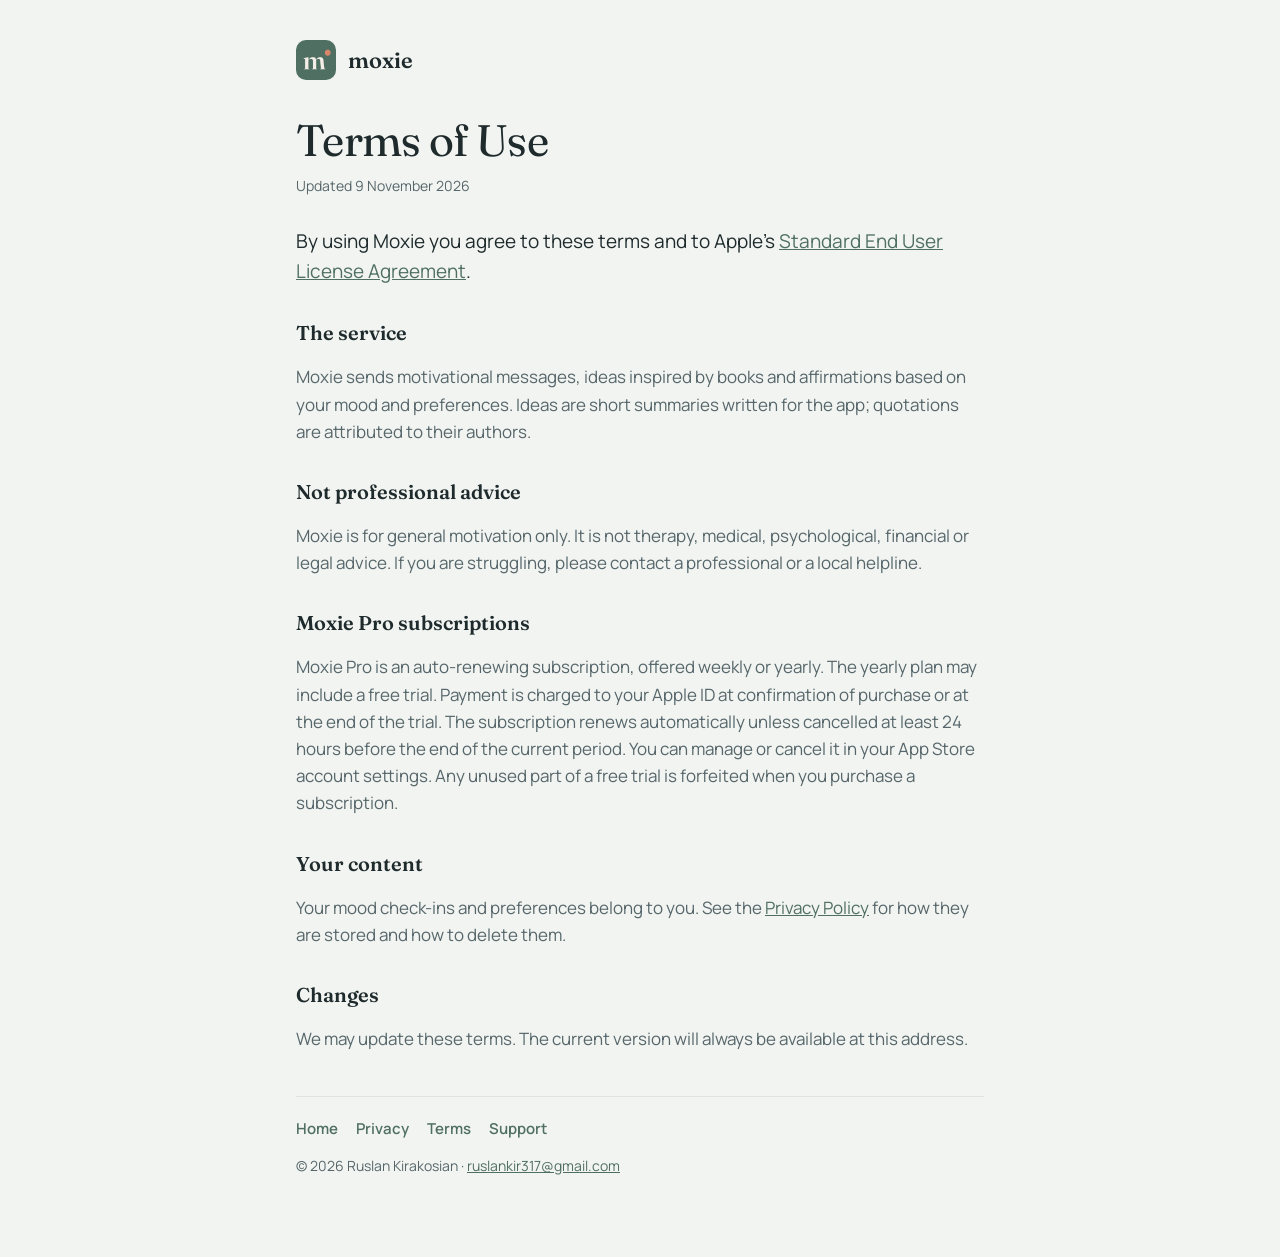
==== terms.html @ 621e5d58 "Moxie website: home, privacy, terms, support" ====
<!doctype html><html lang="en"><head><meta charset="utf-8"><meta name="viewport" content="width=device-width,initial-scale=1"><link rel="icon" href="favicon.png"><link rel="apple-touch-icon" href="apple-touch-icon.png"><link rel="preconnect" href="https://fonts.googleapis.com"><link rel="preconnect" href="https://fonts.gstatic.com" crossorigin><link href="https://fonts.googleapis.com/css2?family=Fraunces:opsz,wght@9..144,400;9..144,600&family=Manrope:wght@400;600;700&display=swap" rel="stylesheet"><link rel="stylesheet" href="style.css"><title>Moxie — Terms of Use</title></head><body><main>
<a class="top" href="./"><img src="icon.png" alt=""><span>moxie</span></a>
<h1>Terms of Use</h1>
<p class="updated">Updated 9 November 2026</p>
<p class="lead">By using Moxie you agree to these terms and to Apple's <a href="https://www.apple.com/legal/internet-services/itunes/dev/stdeula/">Standard End User License Agreement</a>.</p>
<h2>The service</h2>
<p>Moxie sends motivational messages, ideas inspired by books and affirmations based on your mood and preferences. Ideas are short summaries written for the app; quotations are attributed to their authors.</p>
<h2>Not professional advice</h2>
<p>Moxie is for general motivation only. It is not therapy, medical, psychological, financial or legal advice. If you are struggling, please contact a professional or a local helpline.</p>
<h2>Moxie Pro subscriptions</h2>
<p>Moxie Pro is an auto-renewing subscription, offered weekly or yearly. The yearly plan may include a free trial. Payment is charged to your Apple ID at confirmation of purchase or at the end of the trial. The subscription renews automatically unless cancelled at least 24 hours before the end of the current period. You can manage or cancel it in your App Store account settings. Any unused part of a free trial is forfeited when you purchase a subscription.</p>
<h2>Your content</h2>
<p>Your mood check-ins and preferences belong to you. See the <a href="privacy.html">Privacy Policy</a> for how they are stored and how to delete them.</p>
<h2>Changes</h2>
<p>We may update these terms. The current version will always be available at this address.</p>
<nav class="links"><a href="./">Home</a><a href="privacy.html">Privacy</a><a href="terms.html">Terms</a><a href="support.html">Support</a></nav><footer>© 2026 Ruslan Kirakosian · <a href="mailto:ruslankir317@gmail.com">ruslankir317@gmail.com</a></footer>
</main></body></html>
---- style.css ----
:root{color-scheme:light dark;--bg:#F2F4F1;--surface:#FFFFFF;--ink:#1E2A2C;--muted:#56666A;--sage:#4F6F62;--sage-soft:#E3EAE5;--dawn:#D9866A;--line:#DDE4E0}
@media (prefers-color-scheme:dark){:root:not([data-theme="light"]){--bg:#1B2529;--surface:#24323A;--ink:#F4EFE6;--muted:#AEBBB4;--sage:#8DB3A2;--sage-soft:#2C3B42;--dawn:#E39B80;--line:#33434B}}
*{box-sizing:border-box}
html{-webkit-text-size-adjust:100%}
body{margin:0;background:var(--bg);color:var(--ink);font:17px/1.6 "Manrope",system-ui,-apple-system,"Segoe UI",sans-serif}
a{color:var(--sage)}
main{max-width:720px;margin:0 auto;padding:40px 16px 80px}
.top{display:flex;align-items:center;gap:12px;text-decoration:none;color:var(--ink);margin-bottom:36px}
.top img{width:40px;height:40px;border-radius:10px}
.top span{font:600 22px/1 "Fraunces",Georgia,serif}
h1{font:400 clamp(32px,7vw,44px)/1.12 "Fraunces",Georgia,serif;letter-spacing:-.015em;margin:0 0 10px}
h2{font:600 20px/1.3 "Fraunces",Georgia,serif;margin:34px 0 8px}
p,li{color:var(--muted)}
p.lead{color:var(--ink);font-size:19px}
.updated{font-size:14px;color:var(--muted);margin:0 0 28px}
.card{background:var(--surface);border-radius:22px;padding:20px 22px;margin:14px 0}
nav.links{display:flex;flex-wrap:wrap;gap:18px;margin-top:44px;padding-top:20px;border-top:1px solid var(--line);font-size:15px}
nav.links a{text-decoration:none;font-weight:600}
footer{margin-top:14px;font-size:14px;color:var(--muted)}
.hero{text-align:center;padding-top:28px}
.hero img{width:112px;height:112px;border-radius:26px;box-shadow:0 10px 30px rgba(30,42,44,.15)}
.hero h1{margin-top:22px}
.tagline{font:400 22px/1.4 "Fraunces",Georgia,serif;color:var(--sage);margin:0 0 18px}
.badge{display:inline-block;margin-top:18px;padding:13px 22px;border-radius:28px;background:var(--ink);color:var(--bg);font-weight:600;text-decoration:none}
.features{display:grid;gap:12px;margin-top:40px;text-align:left}
.features h3{margin:0 0 4px;font-size:17px;color:var(--ink)}
.features p{margin:0;font-size:15px}
.dot{display:inline-block;width:8px;height:8px;border-radius:4px;background:var(--dawn);margin-right:8px;vertical-align:middle}
.features .card{margin:0}
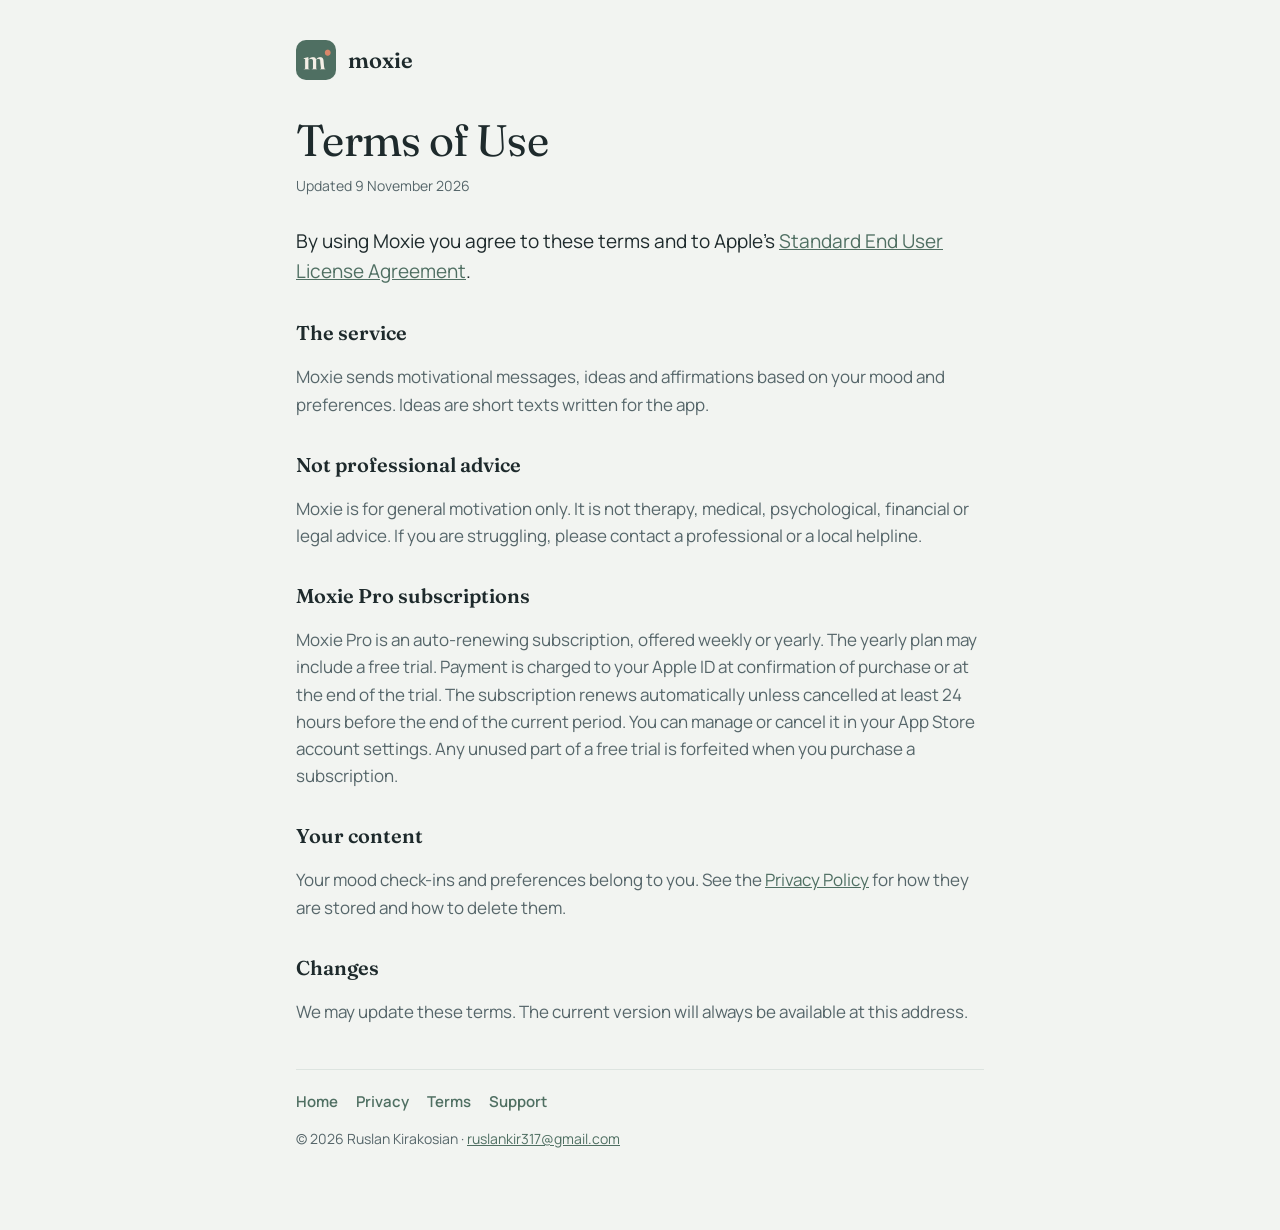
==== commit b8913a48: "Remove book/author wording from landing and terms Co-Authored-By: Claude Sonnet 5.5 <noreply@anthrop" ====
--- a/terms.html
+++ b/terms.html
@@ -4,7 +4,7 @@
 <p class="updated">Updated 9 November 2026</p>
 <p class="lead">By using Moxie you agree to these terms and to Apple's <a href="https://www.apple.com/legal/internet-services/itunes/dev/stdeula/">Standard End User License Agreement</a>.</p>
 <h2>The service</h2>
-<p>Moxie sends motivational messages, ideas inspired by books and affirmations based on your mood and preferences. Ideas are short summaries written for the app; quotations are attributed to their authors.</p>
+<p>Moxie sends motivational messages, ideas and affirmations based on your mood and preferences. Ideas are short texts written for the app.</p>
 <h2>Not professional advice</h2>
 <p>Moxie is for general motivation only. It is not therapy, medical, psychological, financial or legal advice. If you are struggling, please contact a professional or a local helpline.</p>
 <h2>Moxie Pro subscriptions</h2>
